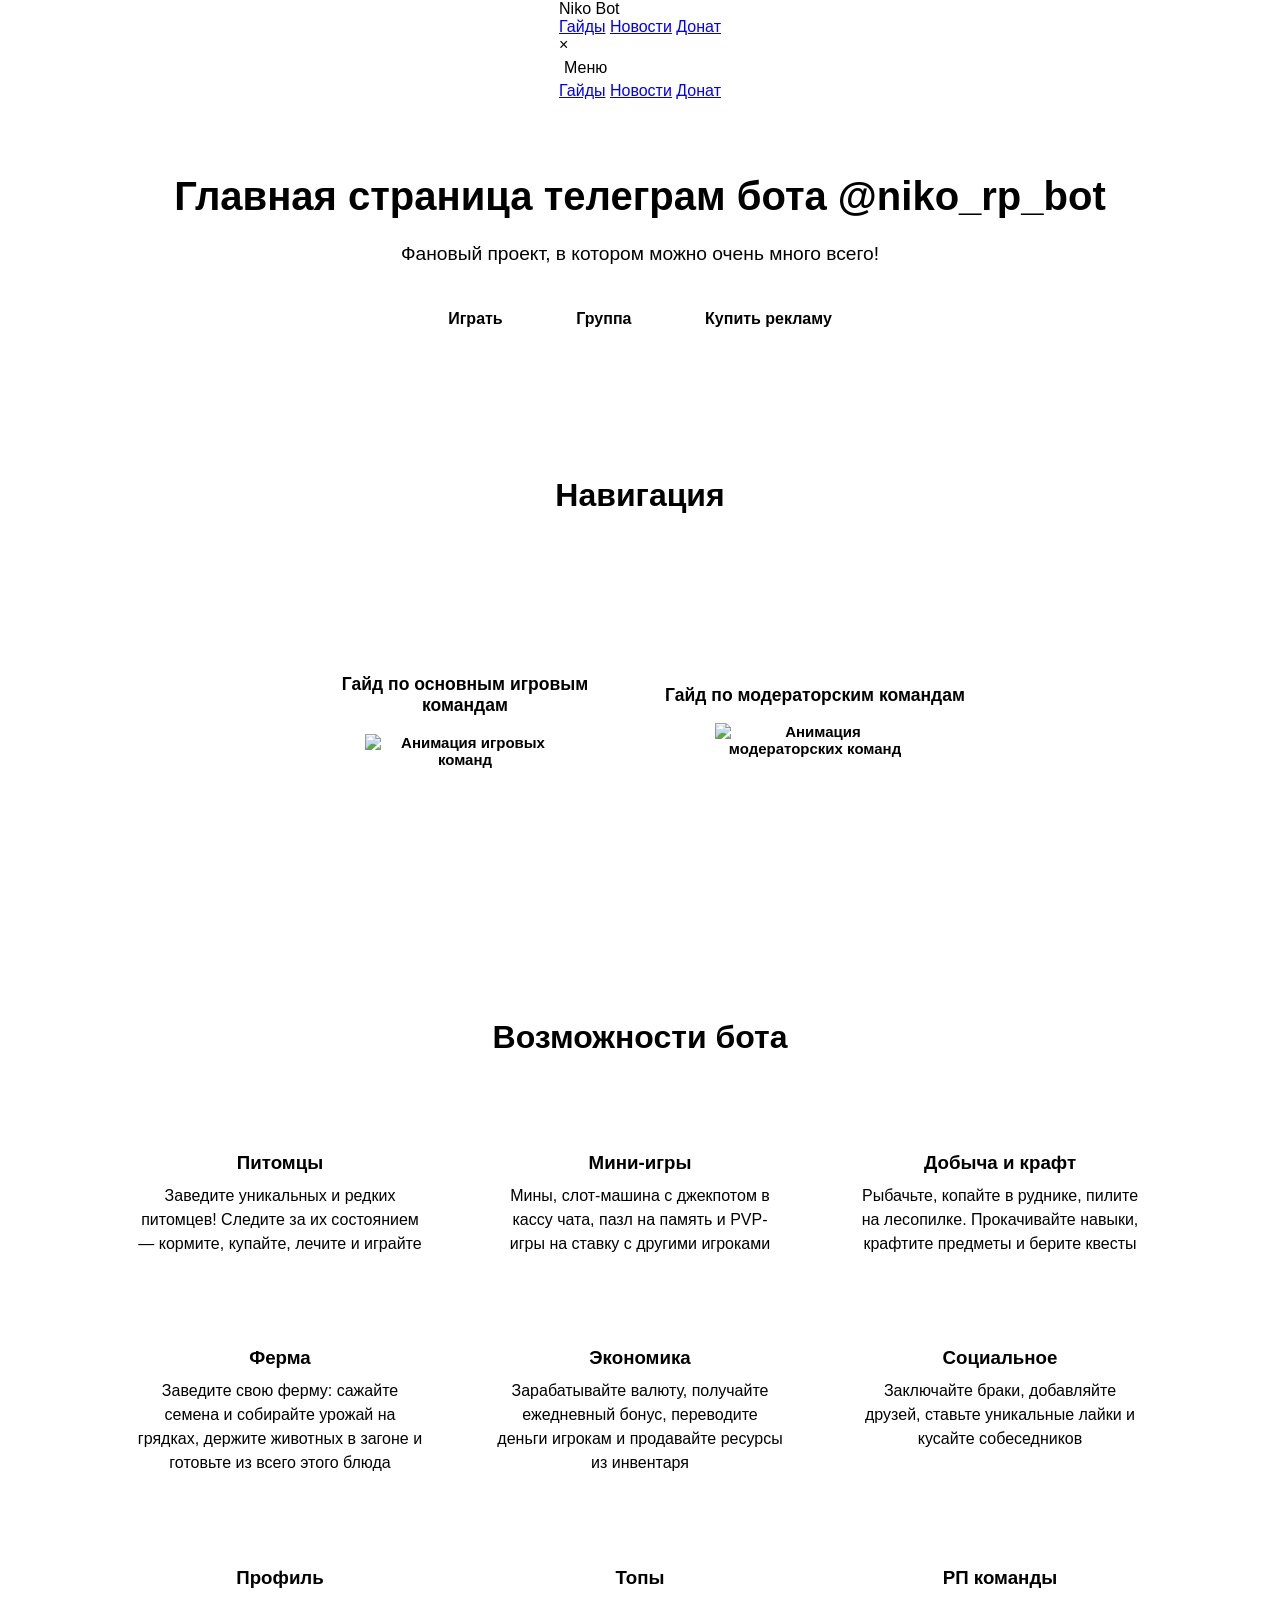
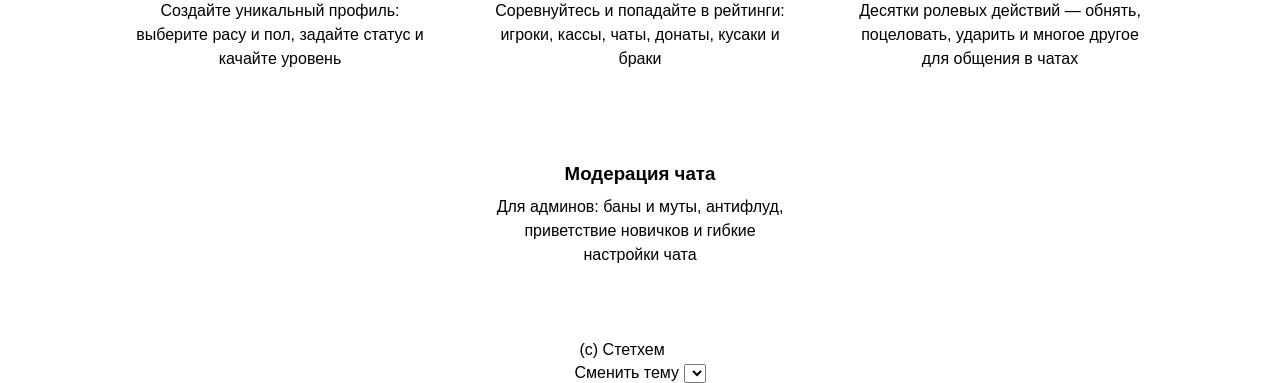
==== web/index.html @ 72c34517 "Init" ====
<!DOCTYPE html>
<html lang="ru">
<!-- · · ───── ⋆⋅☆⋅⋆ ───── ꒰ঌ·✦·໒꒱ ───── ⋆⋅☆⋅⋆ ───── · · -->
<head>
  <!-- JS -->
  <script type="module" src="/js/changeTheme.js"></script>
  <!-- ALL -->
  <meta charset="UTF-8"/>
  <meta http-equiv="Content-Type" content="text/html; charset=UTF-8"/>
  <meta name="viewport" content="width=device-width, initial-scale=1.0">
  <title>niko-bot - Главная</title>
  <!-- CSS -->
  <link rel="stylesheet" type="text/css" href="css/index.css">
</head>
<!-- · · ───── ⋆⋅☆⋅⋆ ───── ꒰ঌ·✦·໒꒱ ───── ⋆⋅☆⋅⋆ ───── · · -->

<!--
  > САЙТИК НАПИСАН РУКАМИ
  > И ОН ПРОСТОЙ КАК ПАЛКА...
  > НО ВСЁ ЖЕ, ЕСЛИ ВЫ НАШЛИ BUG ИЛИ ОПЕЧАТКУ
  > МОЙ TG: https://t.me/OxNiko

  > ДЛЯ ВСЕХ ВИДОВ БОТОВ РАССТАВЛЕНЫ ЛОВУШКИ
  > FUZZING БОТАМ ОСОБЕННО ПРИВЕТ
  > СТУЧАТЬСЯ НА SSH - СЕБЕ БУДЕТ ДОРОЖЕ

  > ФИНГЕРПРИНТЫ СОБИРАЮ, ДА...
  > НО С ЦЕЛЬЮ ВЫЯВЛЕНИЯ АНОМАЛИЙ И СОСТАВЛЕНИЯ БЕЛОГО СПИСКА

  ⣿⣿⣿⣿⣿⣿⣿⣿⣿⣿⣿⣿⣿⣿⣿⣿⡿⢿⣛⣛⣟⢩⣍⠻⠿⣿⣿⣿⣿⣿⣿⣿⣿⣿⣿⣿⣿⣿⣿⣿⣿⣿⣿⣿⣿⣿⣿⣿
  ⣿⣿⣿⣿⣿⢟⣉⠋⠉⠻⣿⣿⣿⡿⠋⠡⠃⠋⠩⠉⠁⢈⠉⠀⠀⠈⡙⢿⣿⣿⣿⣿⣿⣿⣿⣿⣿⣿⣿⣿⣿⣿⣿⣿⣿⣿⣿⣿
  ⣿⣿⣿⣿⡇⣿⣿⣿⣦⡠⣤⣋⠉⠀⠀⣠⣦⠲⣮⡳⣦⡊⠢⡀⠂⢑⠱⡀⢙⢿⣿⣿⣿⣿⣿⣿⣿⣿⣿⣿⣿⣿⣿⣿⣿⣿⣿⣿
  ⣿⣿⣿⣿⡇⣿⣿⣿⣿⣿⡎⢉⠴⣀⠂⠇⢿⣧⠱⡝⢏⠈⡀⠜⣆⠀⡇⠀⡀⣀⢙⠻⣿⣿⣿⣿⣿⣿⣿⣿⣿⣿⣿⣿⣿⣿⣿⣿
  ⣿⣿⣿⣿⡇⣿⣿⣿⣿⣿⡘⢀⠸⢺⠀⠸⣨⡛⠇⠀⡌⠆⢿⣌⠈⠄⠃⡀⠐⢈⠀⠾⣭⣟⡻⢿⣿⣿⣾⣿⣿⣿⣿⣿⣿⣿⣿⣿
  ⣿⣿⣿⣿⣷⣿⣿⣿⣿⣿⠃⠀⠘⢰⠀⠀⡁⠐⢟⠁⠇⠀⢀⠙⠦⠀⡆⢸⠀⠈⠢⣀⠺⠽⢿⣿⣞⡽⣻⠿⣿⣿⣿⣿⣿⣿⣿⣿
  ⣿⣿⣿⣿⣿⣸⣿⣿⣿⣿⠀⢠⠀⢸⢰⠀⠂⠀⠘⡄⢨⢸⠸⠛⠀⠀⠀⠘⠀⠀⢍⠒⠿⢒⣤⣾⣿⣿⠗⣾⣶⠽⡻⣿⣿⣿⣿⣿
  ⣿⣿⣿⣿⣿⣇⣿⣿⣿⣿⡄⠀⠸⠚⠰⠧⠀⠰⣤⣄⠈⣀⢄⢤⣈⢂⢀⠀⠀⠀⠈⣠⣬⣶⣝⡻⢿⡟⣸⣿⣿⣿⣾⣔⡝⣿⣿⣿
  ⣿⣿⣿⣿⣿⣿⡸⣿⣿⣿⡇⠁⠀⠂⠀⠰⠄⣄⣾⡟⣾⣿⣿⣿⣧⠏⠀⠀⡠⡆⡄⣿⣿⣿⣿⣿⣷⣭⡻⢿⣿⣿⣿⣿⣿⣿⣮⡻
  ⣿⣿⣿⣿⣿⣿⣧⢻⣿⣿⡇⠐⠀⠀⠀⡈⢿⣿⣿⣿⣿⣿⣿⣿⣤⠖⠀⠀⡀⠁⠇⣿⣿⣿⣿⣿⣿⣿⢛⢡⣶⣶⣾⣿⣿⣿⡿⣳
  ⣿⣿⣿⣿⣿⣿⣿⡞⣿⣿⣿⡠⠀⠐⢠⣀⢠⡸⢿⣿⣿⣯⣾⡿⡋⣴⢃⡜⠀⠄⢰⣿⣟⠿⠟⣋⣤⣾⣿⣿⣿⣿⣿⣿⡿⢛⣽⣿
  ⣿⣿⣿⣿⣿⣿⣿⣿⣸⣿⣿⣷⣵⡄⠀⠣⢆⢿⣷⣎⣽⣛⣫⣞⡉⠂⢈⡠⢀⣪⣤⣶⣶⣾⣿⣿⣿⣿⣿⣿⣿⣿⢟⣯⣾⣿⣿⣿
  ⣿⣿⣿⣿⣿⣿⣿⣿⣧⢻⣿⣿⣿⣿⡀⣀⣀⡀⣁⠂⢿⣿⣿⣿⣷⣄⠚⠼⣿⣿⣿⣿⣿⣿⣿⣿⣿⣿⠿⣛⣭⣾⣿⣿⣿⣿⣿⣿
  ⣿⣿⣿⣿⣿⣿⣿⣿⣿⣏⢿⢿⣿⣿⣿⣿⣿⣿⣿⣷⣄⠩⣽⣿⣿⣿⣿⣦⣌⠛⠟⣿⣿⣿⠿⣛⣭⣶⣿⣿⣿⣿⣿⣿⣿⣿⣿⣿
  ⣿⣿⣿⣿⣿⣿⣿⣿⣿⣿⣧⣊⢯⣻⣿⣿⣿⣿⣿⣿⣿⣷⡈⠻⢿⣿⣟⢿⣿⣷⣦⣉⠩⢶⢻⣿⣿⣿⣿⣿⣿⣿⣿⣿⣿⣿⣿⣿
  ⣿⣿⣿⣿⣿⣿⣿⣿⣿⣿⣿⣷⢚⣷⣽⣿⣿⣿⣿⣿⣿⣿⠃⠀⢀⠉⠻⣷⣜⢿⣿⣿⣷⠀⠘⠻⣿⣿⣿⣿⣿⣿⣿⣿⣿⣿⣿⣿
  ⣿⣿⣿⣿⣿⣿⣿⣿⣿⣿⣿⣿⣧⢻⣿⣿⣿⣿⣿⣿⣿⡟⠀⠀⠀⠀⠀⠈⢻⣷⣻⣿⣏⣾⡀⠀⠈⠻⣿⣿⣿⣿⣿⣿⣿⣿⣿⣿
  ⣿⣿⣿⣿⣿⣿⣿⣿⣿⣿⣿⣿⣿⣧⢻⣿⣿⣿⣿⣿⡟⠀⠀⠐⠀⠀⠀⠀⠀⢻⡇⡿⣼⣿⡇⠀⠀⠂⠘⣿⣿⣿⣿⣿⣿⣿⣿⣿
  ⣿⣿⣿⣿⣿⣿⣿⣿⣿⣿⣿⣿⣿⣿⣧⢻⣿⣿⣿⠟⠀⠀⠀⠀⠀⠀⠀⠀⠀⠈⡇⡚⣿⣿⠂⠀⠀⠀⢀⣿⣿⣿⣿⣿⣿⣿⣿⣿
  ⣿⣿⣿⣿⣿⣿⣿⣿⣿⣿⣿⣿⣿⣿⣿⡏⠿⠿⠇⠀⠀⠀⠀⠀⠀⠀⠀⠀⠀⠀⢹⣿⡿⠃⠀⠀⠀⢀⣼⣿⣿⣿⣿⣿⣿⣿⣿⣿
  ⣿⣿⣿⣿⣿⣿⣿⣿⣿⣿⣿⣿⣿⡿⢿⣇⣶⣼⣾⣷⣶⣦⣤⣀⣀⣂⣀⣠⣤⣶⣤⢍⠀⠀⣀⢀⣠⣾⣿⣿⣿⣿⣿⣿⣿⣿⣿⣿
  ⣿⣿⣿⣿⣿⣿⣿⣿⠿⣛⣭⣷⣶⣿⣿⣿⢸⣿⣿⣿⣿⣿⣿⣿⣿⣿⣿⣿⣿⣿⡿⣿⡟⢰⣾⣿⣿⣿⣿⣿⣿⣿⣿⣿⣿⣿⣿⣿
  ⣿⣿⣿⣿⣿⣿⣿⣷⣾⣿⣿⣿⣿⣿⣿⣿⢸⣿⣿⣿⣿⣿⣿⣿⣿⣿⣿⣿⣿⣿⣻⠟⢠⣿⣿⣿⣿⣿⣿⣿⣿⣿⣿⣿⣿⣿⣿⣿
  ⣿⣿⣿⣿⣿⣿⣿⣿⣿⣿⣿⣿⣿⣿⣿⢏⣿⣿⣿⣿⣿⣿⣿⣿⣿⣿⣿⣿⣿⣿⡫⣰⣿⣿⣿⣿⣿⣻⣿⣿⣿⣿⣿⣿⣿⣿⣿⣿
  ⣿⣿⣿⣿⣿⣿⣿⣿⣿⣿⣿⣿⡿⢟⣵⣿⣿⣿⣿⣿⣿⣿⣿⣿⣿⣿⣿⣿⣿⣷⢹⣿⣿⣿⢿⣿⣿⣿⣿⣻⣿⣯⣾⣿⣿⣿⣿⣿
  ⣿⣿⣿⣿⣿⣿⣿⣿⣿⣿⢟⣭⣾⣿⣿⣿⣿⣿⣿⣿⣿⣿⣿⣿⣿⣿⣿⣿⣿⣿⢸⣿⣿⣿⣿⣿⣿⣿⣿⣿⣟⣿⣿⣿⣿⣿⣿⣿
  ⣿⣿⣿⣿⣿⣿⣿⡿⢟⣵⣿⣿⣿⣿⣿⣿⣿⣿⣿⣿⣿⣿⣿⣿⣵⣿⣿⣿⣿⣿⠼⣿⣿⣿⣿⣿⣿⣿⣿⣿⣽⣿⣿⣿⣿⣿⣿⣿
  ⣿⣿⣿⣿⣿⣿⢟⠄⢻⣿⣿⣿⣿⣿⣿⣿⣿⣿⣿⣿⣿⣿⣿⣿⣿⣿⣿⣿⣿⣿⡔⢻⣿⣿⣿⣿⣿⣿⣿⣽⣿⣿⣿⣿⣿⣿⣿⣿
  ⣿⣿⣿⣿⣿⠏⢀⠀⠀⠙⠻⣿⣿⣿⣿⣿⣿⣿⣿⣿⣿⣿⣿⣿⣿⣿⣿⣿⣿⣟⠇⠘⢽⣿⣿⣿⣿⣿⢿⣿⣿⣿⣿⣿⣿⣿⣿⣿
  ⣿⣿⣿⣿⠃⣰⠇⠀⠈⡈⣦⠄⡉⠛⠻⠿⠿⣿⣿⣿⣿⣿⣿⣿⣿⣿⣿⣿⡿⠟⣁⣶⠀⠹⣿⣿⣿⣿⣿⣿⣿⣿⣿⣿⣿⣿⣿⣿
  ⣿⣿⣿⣏⠰⣿⠀⠀⢧⠃⢸⣿⣾⣦⣄⠀⠀⠀⠀⠀⠀⠀⠀⠀⠀⠀⠀⣠⣶⣾⣿⣿⠂⠀⢸⣿⣿⣿⣿⣿⣿⣿⣿⣿⣿⣿⣿⣿
  ⣿⣿⣿⣿⡦⣬⣤⣧⠘⣁⡈⠻⣿⣿⣿⣷⣄⠀⠀⠀⠀⠀⠀⠀⣀⣴⣿⣿⣿⣿⣿⣿⠀⡠⡸⣿⣿⣽⣿⣿⣿⣿⣿⣿⣿⣿⣿⣿
  ⣿⣿⣿⣿⣇⣿⣿⣿⡇⠘⣿⣆⠹⣿⣿⣿⣿⣷⡄⠀⠀⢀⣴⣾⣿⣿⣿⣿⣿⣿⣿⣿⠀⡽⣦⡀⢈⠘⢿⣿⣿⣿⣿⣿⣿⣿⣿⣿
  ⣿⣿⣿⣿⣿⡼⣿⣿⣷⣦⣿⣿⣄⢻⣿⣿⣿⣿⣇⢿⣆⣿⣿⣿⣿⣿⣿⣿⣿⣿⣿⣿⢁⣯⣟⣿⣄⣓⣻⢭⣿⣿⣿⣿⣿⣿⣿⣿
  ⣿⣿⣿⣿⣿⣷⢻⣿⣿⣿⣿⣿⣿⣿⣿⣿⣿⣿⣿⡜⢿⣿⣿⣿⣿⣿⣿⣿⣿⣿⣿⣿⢸⣿⣿⣿⣿⣿⣿⣿⣿⣿⣿⣿⣿⣿⣿⣿
  ⣿⣿⣿⣿⣿⣿⣧⢻⣿⣿⣿⣿⣿⣿⣿⣿⣿⣿⣿⣷⢸⣿⣿⣿⣿⣿⣿⣿⣿⣿⣿⡟⣾⣿⣿⣿⣿⣿⣿⣿⣿⣿⣿⣿⣿⣿⣿⣿
  ⣿⣿⣿⣿⣿⣿⣿⣯⢿⣿⣿⣿⣿⣿⣿⣿⣿⣿⣿⣿⡾⣿⣿⣿⣿⣿⣿⣿⣿⣿⣿⢷⣿⣿⣿⣿⣿⣿⣿⣿⣿⣿⣿⣿⣿⣿⣿⣿
  ⣿⣿⣿⣿⣿⣿⣿⣿⣮⢻⣿⣿⣿⣿⣿⣿⣿⣿⣿⣿⣧⢿⣿⣿⣿⣿⣿⣿⣿⣿⡿⣼⣿⣿⣿⣿⣿⣿⣿⣿⣿⣿⣿⣿⣿⣿⣿⣿
-->

<!-- ‧̍̊·̊‧̥°̩̥˚̩̩̥͙°̩̥‧̥·̊‧̍̊ ♡ °̩̥˚̩̩̥͙°̩̥ ·͙*̩̩͙˚̩̥̩̥*̩̩̥͙·̩̩̥͙*̩̩̥͙˚̩̥̩̥*̩̩͙‧͙ °̩̥˚̩̩̥͙°̩̥ ♡ ‧̍̊·̊‧̥°̩̥˚̩̩̥͙°̩̥‧̥·̊‧̍̊ ♡ °̩̥˚̩̩̥͙°̩̥ ·͙*̩̩͙˚̩̥̩̥*̩̩̥͙·̩̩̥͙*̩̩̥͙˚̩̥̩̥*̩̩͙‧͙ -->
<body>
  <!-- JS -->
  <script src="/js/toggleMenu.js" defer></script>
  <script src="/js/randomQuotes.js" defer></script>

  <!-- HEADER -->
  <!-- · · ───── ⋆⋅☆⋅⋆ ───── ꒰ঌ·✦·໒꒱ ───── ⋆⋅☆⋅⋆ ───── · · -->
  <header class="site-header">
    <div class="logo-glitch">Niko Bot</div>
    <nav class="site-header__nav">
      <a href="#" class="site-header__nav-link">Гайды</a>
      <a href="https://t.me/niko_bot_news" class="site-header__nav-link">Новости</a>
      <a href="https://t.me/niko_rp_bot?start=donat" class="site-header__nav-link">Донат</a>
    </nav>

    <!-- BURGER MENU -->
    <div class="burger-menu" aria-label="Открыть меню">
      <div class="burger-menu__line"></div>
      <div class="burger-menu__line"></div>
      <div class="burger-menu__line"></div>
    </div>
  </header>
  <!-- · · ───── ⋆⋅☆⋅⋆ ───── ꒰ঌ·✦·໒꒱ ───── ⋆⋅☆⋅⋆ ───── · · -->

  <!-- BACKGROUND MOBILE MENU -->
  <!-- · · ───── ⋆⋅☆⋅⋆ ───── ꒰ঌ·✦·໒꒱ ───── ⋆⋅☆⋅⋆ ───── · · -->
  <div class="burger-overlay"></div>
  <div class="burger-menu__panel">
    <div class="burger-menu__close" aria-label="Закрыть меню">&times;</div>
    <p class="burger-menu__title">Меню</p>

    <nav class="burger-menu__nav">
      <a href="#" class="burger-menu__link">Гайды</a>
      <a href="https://t.me/niko_bot_news" class="burger-menu__link">Новости</a>
      <a href="https://t.me/niko_rp_bot?start=donat" class="burger-menu__link">Донат</a>
    </nav>
  </div>
  <!-- · · ───── ⋆⋅☆⋅⋆ ───── ꒰ঌ·✦·໒꒱ ───── ⋆⋅☆⋅⋆ ───── · · -->

  <!-- · · ───── ⋆⋅☆⋅⋆ ───── ꒰ঌ·✦·໒꒱ ───── ⋆⋅☆⋅⋆ ───── · · -->
  <section class="bot-info">
    <h2>Главная страница телеграм бота <a href="https://t.me/niko_rp_bot" class="highlight">@niko_rp_bot</a></h2>
    <p class="subtitle">Фановый проект, в котором можно очень много всего!</p>

    <div class="cta-buttons">
      <a href="https://t.me/niko_rp_bot" class="primary-btn">Играть</a>
      <a href="https://t.me/niko_room" class="primary-btn">Группа</a>
      <a href="https://t.me/oxniko" class="primary-btn">Купить рекламу</a>
    </div>
  </section>
  <!-- · · ───── ⋆⋅☆⋅⋆ ───── ꒰ঌ·✦·໒꒱ ───── ⋆⋅☆⋅⋆ ───── · · -->

  <div class="line-full"></div>

  <!-- · · ───── ⋆⋅☆⋅⋆ ───── ꒰ঌ·✦·໒꒱ ───── ⋆⋅☆⋅⋆ ───── · · -->
  <div class="background-guides">
    <div class="spacer"></div>
    <div class="spacer"></div>

    <h2 class="title">Навигация</h2>
    <div class="line"></div>

    <main class="card-container">
      <a href="pages/commands-guide/" class="card-link">
        <div class="card">
          <h3>Гайд по основным игровым командам</h3>
          <img src="/images/gaming.gif" alt="Анимация игровых команд" class="card-image" loading="lazy">
        </div>
      </a>

      <a href="pages/mod-commands-guide/" class="card-link">
        <div class="card">
          <h3>Гайд по модераторским командам</h3>
          <img src="/images/moderator.gif" alt="Анимация модераторских команд" class="card-image" loading="lazy">
        </div>
      </a>
    </main>
    <div class="spacer"></div>
  </div>
  <!-- · · ───── ⋆⋅☆⋅⋆ ───── ꒰ঌ·✦·໒꒱ ───── ⋆⋅☆⋅⋆ ───── · · -->

  <div class="line-full"></div>
  <div class="spacer"></div>
  <div class="spacer"></div>
  <h2 class="title">Возможности бота</h2>
  <div class="line"></div>

  <!-- FEATURES -->
  <!-- · · ───── ⋆⋅☆⋅⋆ ───── ꒰ঌ·✦·໒꒱ ───── ⋆⋅☆⋅⋆ ───── · · -->
  <section class="features-container">
    <div class="features-grid">

      <div class="feature-card">
        <h3>Питомцы</h3>
        <p>Заведите уникальных и редких питомцев! Следите за их состоянием — кормите, купайте, лечите и играйте</p>
      </div>

      <div class="feature-card">
        <h3>Мини-игры</h3>
        <p>Мины, слот-машина с джекпотом в кассу чата, пазл на память и PVP-игры на ставку с другими игроками</p>
      </div>

      <div class="feature-card">
        <h3>Добыча и крафт</h3>
        <p>Рыбачьте, копайте в руднике, пилите на лесопилке. Прокачивайте навыки, крафтите предметы и берите квесты</p>
      </div>

      <div class="feature-card">
        <h3>Ферма</h3>
        <p>Заведите свою ферму: сажайте семена и собирайте урожай на грядках, держите животных в загоне и готовьте из всего этого блюда</p>
      </div>

      <div class="feature-card">
        <h3>Экономика</h3>
        <p>Зарабатывайте валюту, получайте ежедневный бонус, переводите деньги игрокам и продавайте ресурсы из инвентаря</p>
      </div>

      <div class="feature-card">
        <h3>Социальное</h3>
        <p>Заключайте браки, добавляйте друзей, ставьте уникальные лайки и кусайте собеседников</p>
      </div>

      <div class="feature-card">
        <h3>Профиль</h3>
        <p>Создайте уникальный профиль: выберите расу и пол, задайте статус и качайте уровень</p>
      </div>

      <div class="feature-card">
        <h3>Топы</h3>
        <p>Соревнуйтесь и попадайте в рейтинги: игроки, кассы, чаты, донаты, кусаки и браки</p>
      </div>

      <div class="feature-card">
        <h3>РП команды</h3>
        <p>Десятки ролевых действий — обнять, поцеловать, ударить и многое другое для общения в чатах</p>
      </div>

      <div class="feature-card">
        <h3>Модерация чата</h3>
        <p>Для админов: баны и муты, антифлуд, приветствие новичков и гибкие настройки чата</p>
      </div>

    </div>
  </section>
  <!-- · · ───── ⋆⋅☆⋅⋆ ───── ꒰ঌ·✦·໒꒱ ───── ⋆⋅☆⋅⋆ ───── · · -->

  <div class="space-footer"></div>

  <!-- FOOTER -->
  <!-- · · ───── ⋆⋅☆⋅⋆ ───── ꒰ঌ·✦·໒꒱ ───── ⋆⋅☆⋅⋆ ───── · · -->
  <footer class="site-footer">
    <div class="site-footer__content">
      <p id="quote"></p>
      <p>(c) Стетхем</p>
    </div>

    <div class="site-footer__content">
      <label for="dropdown">Сменить тему</label>
      <select id="dropdown"></select>
    </div>
  </footer>
  <!-- · · ───── ⋆⋅☆⋅⋆ ───── ꒰ঌ·✦·໒꒱ ───── ⋆⋅☆⋅⋆ ───── · · -->

  <div class="bg-pattern"></div>
</body>
</html>
---- web/css/index.css ----
@import url("/css/global.css");
@import url("/css/background.css");
@import url("/css/header.css");
@import url("/css/container-images.css");
@import url("/css/format.css");
@import url("/css/footer.css");
@import url("/css/guide-mobile.css");
@import url("/css/mobile-menu.css");

html,
body {
  margin: 0;
}

body {
  display: flex;
  flex-direction: column;
  justify-content: center;
  align-items: center;

  font-family: "Segoe UI", "Helvetica Neue", Helvetica, Tahoma, Arial, sans-serif;
  font-size: 16px;
  color: var(--color-text-primary);

  min-height: 100vh;
}

p {
  margin: 5px;
}

.card-link {
  color: var(--color-text-primary);

  font-family: "Arial", sans-serif;
  font-size: 15px;
  text-decoration: none;
  font-weight: bold;
  transition: color 0.3s ease;
}

.card-link:hover {
  color: var(--color-link-hover);
}

.card-image {
  width: 100%;
  max-width: 200px;
  height: auto;
}

.background-guides {
  display: flex;
  flex-direction: column;
  align-items: center;
  width: 100%;
  background: linear-gradient(0deg, rgba(0,0,0,0) 0%, var(--color-bg-guides-title) 98%);
}

/* Контейнер описания */
.bot-info {
  display: flex;
  flex-flow: column;
  justify-content: center;

  text-align: center;
  align-items: center;

  box-sizing: border-box;

  width: 100%;
  min-height: 280px;
  height: auto;
  margin-top: 15px;
  padding: 20px 15px;

  background: linear-gradient(180deg, rgba(0,0,0,0) 0%, var(--color-bg-guides-title) 98%);
}

.bot-info h2 {
  font-weight: 700;
  line-height: 1.3;
  font-size: 2.5rem;
  margin-bottom: 1rem;
  margin-top: 0;
  max-width: 100%;
  word-wrap: break-word; /* Перенос длинных слов */
}

.bot-info .highlight {
  text-decoration: none;
  color: var(--color-link-primary);
  font-weight: 700;
  word-break: break-word; /* Перенос длинных ссылок */
}

.bot-info .subtitle {
  font-size: 1.2rem;
  margin-bottom: 2rem;
  color: var(--color-text-primary);
  max-width: 800px; /* Ограничение ширины для читаемости */
  padding: 0 15px;
}

.bot-info__link {
  color: var(--color-link-primary);

  font-family: "Arial", sans-serif;
  font-size: 24px;
  text-decoration: none;
  font-weight: bold;
}

.bot-info__link:hover {
  color: var(--color-link-hover);
}

.cta-buttons {
  display: flex;
  flex-wrap: wrap; /* Позволяет переносить кнопки на новую строку */
  justify-content: center;
  gap: 1rem;
  max-width: 100%;
  padding: 0 15px;
}

.primary-btn {
  padding: 0.8rem 1.8rem;
  border-radius: 30px;
  text-decoration: none;
  font-weight: 600;
  font-size: 1rem;
  transition: var(--transition);
  white-space: nowrap;
  flex-shrink: 0;
}

.primary-btn {
  background-color: var(--color-link-primary);
  color: var(--bg-darker);
}

.primary-btn:hover {
  background-color: var(--color-btn-primary-hover);
  transform: translateY(-3px);
  box-shadow: 0 10px 20px var(--color-btn-primary-shadow);
}
/* --- */

.card-container {
  display: flex;
  flex-flow: row wrap;
  justify-content: center;
  align-items: center;
  gap: 10px;
  width: 95%;
  flex: 1;

  padding: 20px;
  margin: 20px 0;
}

.card {
  display: flex;
  flex-direction: column;
  align-items: center;
  justify-content: center;

  width: 300px;
  height: 250px;

  text-align: center;
  padding: 20px;
  border-radius: var(--radius-lg);
  background: var(--color-bg-container);
  border: 2px solid var(--color-border-primary);
  box-shadow: var(--shadow-soft);

  transition: border-color 0.3s ease, transform 0.3s ease, box-shadow 0.3s ease;
}

.card:hover {
  transform: translateY(-6px);
  border-color: var(--color-link-primary);
  box-shadow: var(--shadow-hover);
}

.spacer-large {
  padding: 30px;
}

/* Стили для секции с возможностями бота */
.features-container {
  width: 95%;
  max-width: 1200px;
  padding: 20px;
  margin: 20px 0;
}

.title {
  text-align: center;
  margin: 0;
  color: var(--color-text-primary);
  font-size: 32px;
}

.line {
  width: 90px;
  height: 3px;
  background: linear-gradient(90deg, var(--color-link-primary), var(--color-accent));
  border-radius: 3px;
  margin-top: 10px;
}

.line-full {
  width: 100%;
  height: 2px;
  background: var(--color-border-primary);
}

.spacer {
  padding: 20px;
}

.features-grid {
  display: flex;
  flex-wrap: wrap;
  justify-content: center;
  gap: 20px;
}

.feature-card {
  flex-basis: 300px;
  max-width: 400px; /* Ограничение максимальной ширины */
  background: var(--color-bg-container);
  border: 2px solid var(--color-border-primary);
  border-radius: var(--radius-lg);
  padding: 24px 20px;
  text-align: center;
  box-shadow: var(--shadow-soft);
  transition: transform 0.3s ease, border-color 0.3s ease, box-shadow 0.3s ease;
}

.feature-card:hover {
  transform: translateY(-6px);
  border-color: var(--color-link-primary);
  box-shadow: var(--shadow-hover);
}

.feature-icon {
  font-size: 40px;
  margin-bottom: 15px;
  filter: drop-shadow(0 3px 6px rgba(0, 0, 0, 0.25));
}

.feature-card h3 {
  color: var(--color-link-primary);
  margin-bottom: 10px;
}

.feature-card p {
  color: var(--color-text-primary);
  line-height: 1.5;
}

/* Адаптивность для секции с возможностями */
@media (max-width: 768px) {
  .features-container {
    width: 90%;
    padding: 15px;
  }

  .features-title {
    font-size: 28px;
  }

  .features-grid {
    grid-template-columns: repeat(auto-fit, minmax(250px, 1fr));
  }

  .bot-info h2 {
    font-size: 2rem;
  }
}

@media (max-width: 480px) {
  .features-container {
    width: 100%;
    padding: 10px;
  }

  .features-title {
    font-size: 24px;
  }

  .features-grid {
    display: flex;
    flex-direction: column;
    align-items: center;
  }

  .feature-card {
    width: 85%;
    max-width: 300px;
    flex-basis: auto;
  }

  .bot-info .subtitle {
    font-size: 1rem;
  }
}
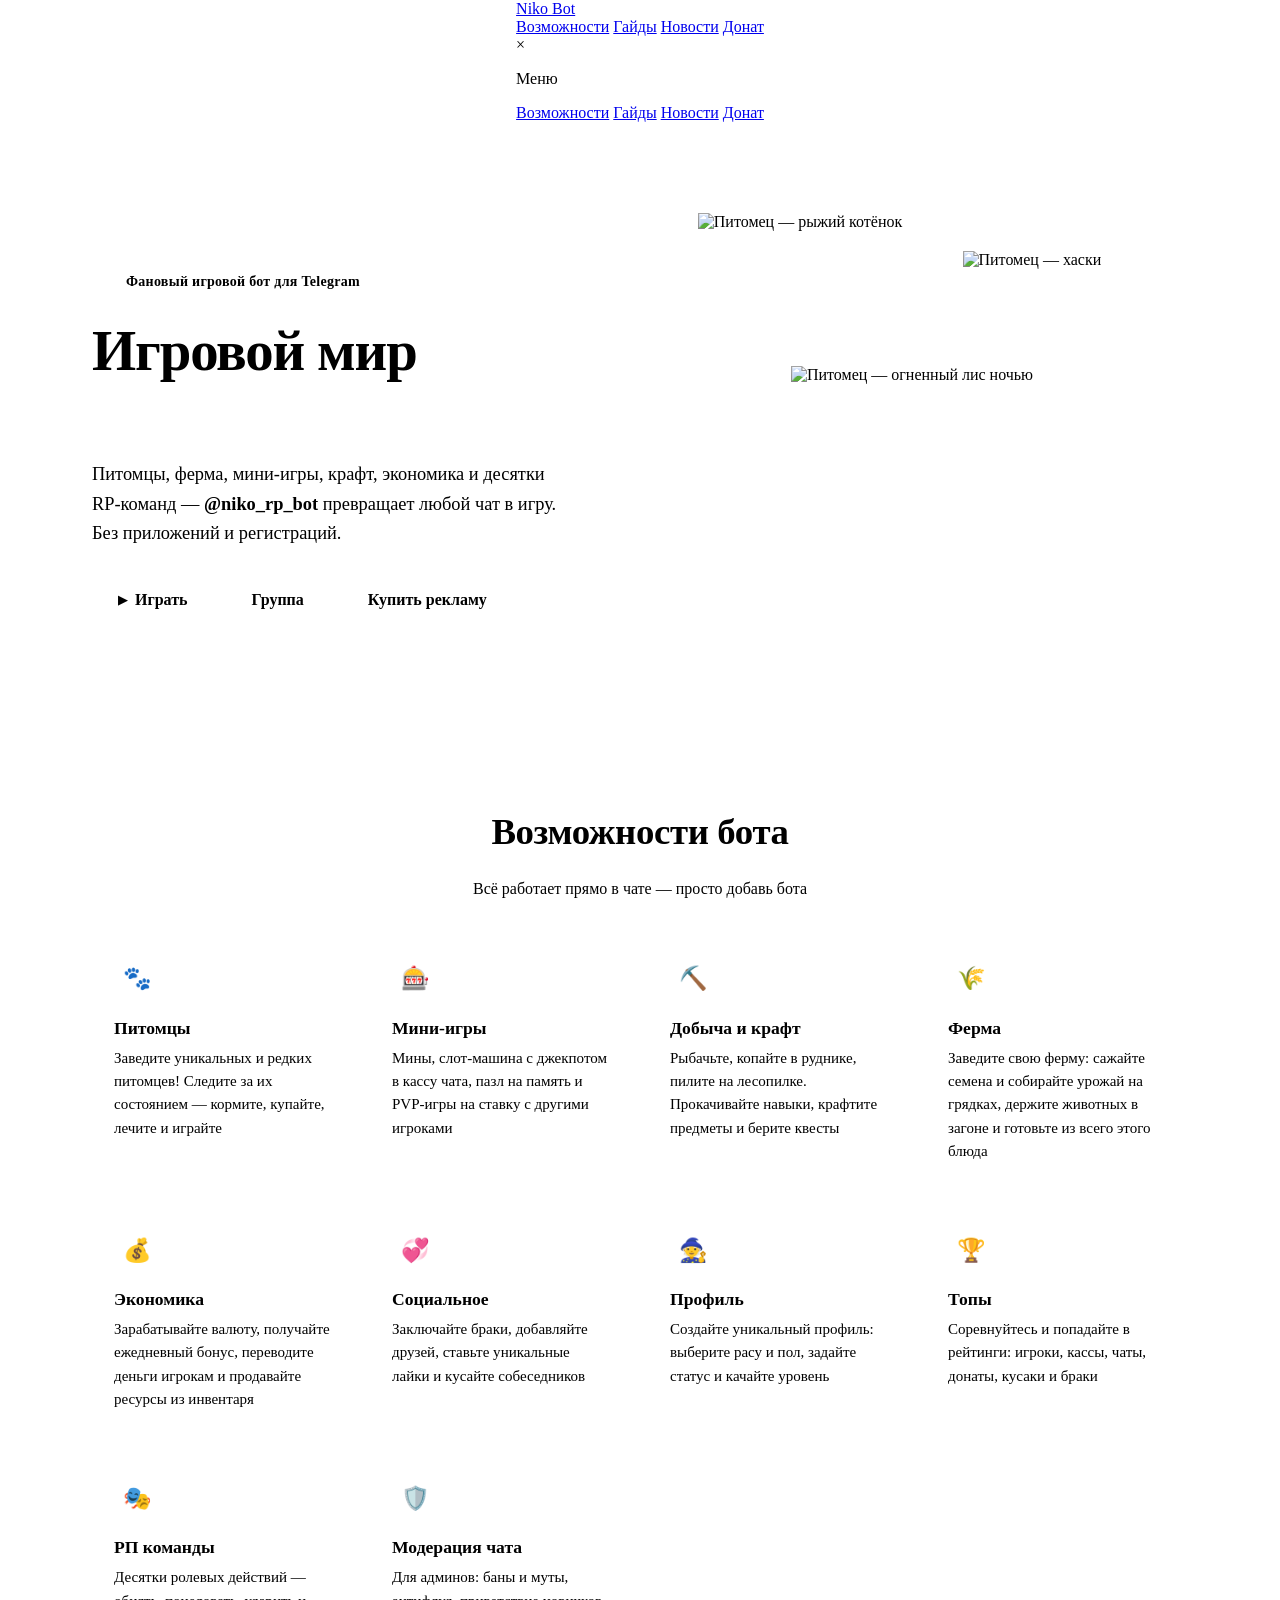
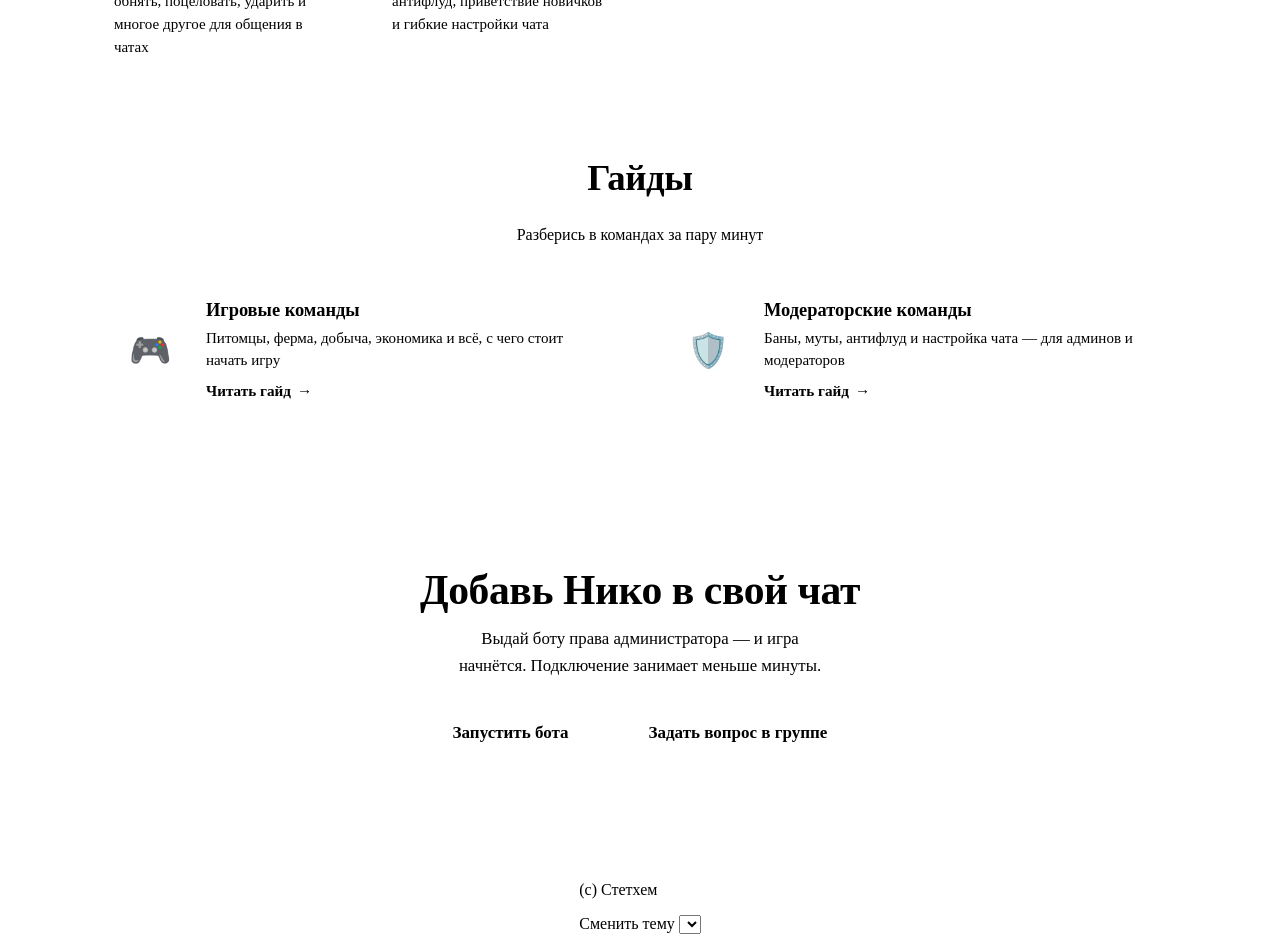
==== commit e32b2fe4: "Redesign landing" ====
--- a/web/index.html
+++ b/web/index.html
@@ -8,8 +8,11 @@
   <meta charset="UTF-8"/>
   <meta http-equiv="Content-Type" content="text/html; charset=UTF-8"/>
   <meta name="viewport" content="width=device-width, initial-scale=1.0">
-  <title>niko-bot - Главная</title>
+  <meta name="description" content="Niko Bot — игровой Telegram-бот: питомцы, ферма, мини-игры, экономика, RP-команды и модерация прямо в чате.">
+  <title>Niko Bot — игровой бот для Telegram</title>
   <!-- CSS -->
+  <!-- Основная тема: подгружается сразу, до JS; changeTheme.js заменит href при смене -->
+  <link id="theme-link" rel="stylesheet" type="text/css" href="/css/themes/dark-blue.css">
   <link rel="stylesheet" type="text/css" href="css/index.css">
 </head>
 <!-- · · ───── ⋆⋅☆⋅⋆ ───── ꒰ঌ·✦·໒꒱ ───── ⋆⋅☆⋅⋆ ───── · · -->
@@ -76,9 +79,10 @@
   <!-- HEADER -->
   <!-- · · ───── ⋆⋅☆⋅⋆ ───── ꒰ঌ·✦·໒꒱ ───── ⋆⋅☆⋅⋆ ───── · · -->
   <header class="site-header">
-    <div class="logo-glitch">Niko Bot</div>
+    <a href="/" class="site-header__brand"><div class="logo-glitch">Niko Bot</div></a>
     <nav class="site-header__nav">
-      <a href="#" class="site-header__nav-link">Гайды</a>
+      <a href="#features" class="site-header__nav-link">Возможности</a>
+      <a href="#guides" class="site-header__nav-link">Гайды</a>
       <a href="https://t.me/niko_bot_news" class="site-header__nav-link">Новости</a>
       <a href="https://t.me/niko_rp_bot?start=donat" class="site-header__nav-link">Донат</a>
     </nav>
@@ -100,128 +104,166 @@
     <p class="burger-menu__title">Меню</p>
 
     <nav class="burger-menu__nav">
-      <a href="#" class="burger-menu__link">Гайды</a>
+      <a href="#features" class="burger-menu__link">Возможности</a>
+      <a href="#guides" class="burger-menu__link">Гайды</a>
       <a href="https://t.me/niko_bot_news" class="burger-menu__link">Новости</a>
       <a href="https://t.me/niko_rp_bot?start=donat" class="burger-menu__link">Донат</a>
     </nav>
   </div>
   <!-- · · ───── ⋆⋅☆⋅⋆ ───── ꒰ঌ·✦·໒꒱ ───── ⋆⋅☆⋅⋆ ───── · · -->
 
-  <!-- · · ───── ⋆⋅☆⋅⋆ ───── ꒰ঌ·✦·໒꒱ ───── ⋆⋅☆⋅⋆ ───── · · -->
-  <section class="bot-info">
-    <h2>Главная страница телеграм бота <a href="https://t.me/niko_rp_bot" class="highlight">@niko_rp_bot</a></h2>
-    <p class="subtitle">Фановый проект, в котором можно очень много всего!</p>
-
-    <div class="cta-buttons">
-      <a href="https://t.me/niko_rp_bot" class="primary-btn">Играть</a>
-      <a href="https://t.me/niko_room" class="primary-btn">Группа</a>
-      <a href="https://t.me/oxniko" class="primary-btn">Купить рекламу</a>
-    </div>
-  </section>
-  <!-- · · ───── ⋆⋅☆⋅⋆ ───── ꒰ঌ·✦·໒꒱ ───── ⋆⋅☆⋅⋆ ───── · · -->
-
-  <div class="line-full"></div>
-
-  <!-- · · ───── ⋆⋅☆⋅⋆ ───── ꒰ঌ·✦·໒꒱ ───── ⋆⋅☆⋅⋆ ───── · · -->
-  <div class="background-guides">
-    <div class="spacer"></div>
-    <div class="spacer"></div>
-
-    <h2 class="title">Навигация</h2>
-    <div class="line"></div>
-
-    <main class="card-container">
-      <a href="pages/commands-guide/" class="card-link">
-        <div class="card">
-          <h3>Гайд по основным игровым командам</h3>
-          <img src="/images/gaming.gif" alt="Анимация игровых команд" class="card-image" loading="lazy">
+  <main class="page">
+
+    <!-- HERO -->
+    <!-- · · ───── ⋆⋅☆⋅⋆ ───── ꒰ঌ·✦·໒꒱ ───── ⋆⋅☆⋅⋆ ───── · · -->
+    <section class="hero">
+      <div class="hero__text">
+        <p class="hero__badge"><span class="hero__badge-dot"></span>Фановый игровой бот для Telegram</p>
+        <h1 class="hero__title">Игровой мир<br><span class="hero__title-accent">внутри твоего чата</span></h1>
+        <p class="hero__subtitle">
+          Питомцы, ферма, мини-игры, крафт, экономика и десятки RP-команд —
+          <a href="https://t.me/niko_rp_bot" class="hero__link">@niko_rp_bot</a>
+          превращает любой чат в игру. Без приложений и регистраций.
+        </p>
+        <div class="hero__actions">
+          <a href="https://t.me/niko_rp_bot" class="btn btn--primary"><span class="btn__icon">▶</span>Играть</a>
+          <a href="https://t.me/niko_room" class="btn btn--ghost">Группа</a>
+          <a href="https://t.me/oxniko" class="btn btn--ghost">Купить рекламу</a>
         </div>
-      </a>
-
-      <a href="pages/mod-commands-guide/" class="card-link">
-        <div class="card">
-          <h3>Гайд по модераторским командам</h3>
-          <img src="/images/moderator.gif" alt="Анимация модераторских команд" class="card-image" loading="lazy">
+      </div>
+
+      <div class="hero__showcase">
+        <img src="/assets/pets/cats/orange/room-day/joyful.jpg" alt="Питомец — рыжий котёнок" class="showcase-card showcase-card--left" loading="lazy">
+        <img src="/assets/pets/dogs/hasky/room-day/playing.jpg" alt="Питомец — хаски" class="showcase-card showcase-card--right" loading="lazy">
+        <img src="/assets/pets/fantasy/firefox/room-night/playing.jpg" alt="Питомец — огненный лис ночью" class="showcase-card showcase-card--center">
+      </div>
+    </section>
+    <!-- · · ───── ⋆⋅☆⋅⋆ ───── ꒰ঌ·✦·໒꒱ ───── ⋆⋅☆⋅⋆ ───── · · -->
+
+    <!-- FEATURES -->
+    <!-- · · ───── ⋆⋅☆⋅⋆ ───── ꒰ঌ·✦·໒꒱ ───── ⋆⋅☆⋅⋆ ───── · · -->
+    <section class="features" id="features">
+      <div class="section-head">
+        <h2 class="section-title">Возможности бота</h2>
+        <p class="section-note">Всё работает прямо в чате — просто добавь бота</p>
+      </div>
+
+      <div class="features-grid">
+        <article class="feature-card">
+          <div class="feature-card__icon">🐾</div>
+          <h3>Питомцы</h3>
+          <p>Заведите уникальных и редких питомцев! Следите за их состоянием — кормите, купайте, лечите и играйте</p>
+        </article>
+
+        <article class="feature-card">
+          <div class="feature-card__icon">🎰</div>
+          <h3>Мини-игры</h3>
+          <p>Мины, слот-машина с джекпотом в кассу чата, пазл на память и PVP-игры на ставку с другими игроками</p>
+        </article>
+
+        <article class="feature-card">
+          <div class="feature-card__icon">⛏️</div>
+          <h3>Добыча и крафт</h3>
+          <p>Рыбачьте, копайте в руднике, пилите на лесопилке. Прокачивайте навыки, крафтите предметы и берите квесты</p>
+        </article>
+
+        <article class="feature-card">
+          <div class="feature-card__icon">🌾</div>
+          <h3>Ферма</h3>
+          <p>Заведите свою ферму: сажайте семена и собирайте урожай на грядках, держите животных в загоне и готовьте из всего этого блюда</p>
+        </article>
+
+        <article class="feature-card">
+          <div class="feature-card__icon">💰</div>
+          <h3>Экономика</h3>
+          <p>Зарабатывайте валюту, получайте ежедневный бонус, переводите деньги игрокам и продавайте ресурсы из инвентаря</p>
+        </article>
+
+        <article class="feature-card">
+          <div class="feature-card__icon">💞</div>
+          <h3>Социальное</h3>
+          <p>Заключайте браки, добавляйте друзей, ставьте уникальные лайки и кусайте собеседников</p>
+        </article>
+
+        <article class="feature-card">
+          <div class="feature-card__icon">🧙</div>
+          <h3>Профиль</h3>
+          <p>Создайте уникальный профиль: выберите расу и пол, задайте статус и качайте уровень</p>
+        </article>
+
+        <article class="feature-card">
+          <div class="feature-card__icon">🏆</div>
+          <h3>Топы</h3>
+          <p>Соревнуйтесь и попадайте в рейтинги: игроки, кассы, чаты, донаты, кусаки и браки</p>
+        </article>
+
+        <article class="feature-card">
+          <div class="feature-card__icon">🎭</div>
+          <h3>РП команды</h3>
+          <p>Десятки ролевых действий — обнять, поцеловать, ударить и многое другое для общения в чатах</p>
+        </article>
+
+        <article class="feature-card">
+          <div class="feature-card__icon">🛡️</div>
+          <h3>Модерация чата</h3>
+          <p>Для админов: баны и муты, антифлуд, приветствие новичков и гибкие настройки чата</p>
+        </article>
+      </div>
+    </section>
+    <!-- · · ───── ⋆⋅☆⋅⋆ ───── ꒰ঌ·✦·໒꒱ ───── ⋆⋅☆⋅⋆ ───── · · -->
+
+    <!-- GUIDES -->
+    <!-- · · ───── ⋆⋅☆⋅⋆ ───── ꒰ঌ·✦·໒꒱ ───── ⋆⋅☆⋅⋆ ───── · · -->
+    <section class="guides" id="guides">
+      <div class="section-head">
+        <h2 class="section-title">Гайды</h2>
+        <p class="section-note">Разберись в командах за пару минут</p>
+      </div>
+
+      <div class="guides-grid">
+        <a href="pages/commands-guide/" class="guide-card">
+          <div class="guide-card__icon">🎮</div>
+          <div class="guide-card__body">
+            <h3>Игровые команды</h3>
+            <p>Питомцы, ферма, добыча, экономика и всё, с чего стоит начать игру</p>
+            <span class="guide-card__cta">Читать гайд</span>
+          </div>
+        </a>
+
+        <a href="pages/mod-commands-guide/" class="guide-card">
+          <div class="guide-card__icon">🛡️</div>
+          <div class="guide-card__body">
+            <h3>Модераторские команды</h3>
+            <p>Баны, муты, антифлуд и настройка чата — для админов и модераторов</p>
+            <span class="guide-card__cta">Читать гайд</span>
+          </div>
+        </a>
+      </div>
+    </section>
+    <!-- · · ───── ⋆⋅☆⋅⋆ ───── ꒰ঌ·✦·໒꒱ ───── ⋆⋅☆⋅⋆ ───── · · -->
+
+    <!-- CTA -->
+    <!-- · · ───── ⋆⋅☆⋅⋆ ───── ꒰ঌ·✦·໒꒱ ───── ⋆⋅☆⋅⋆ ───── · · -->
+    <section class="cta">
+      <div class="cta__box">
+        <h2 class="cta__title">Добавь Нико в свой чат</h2>
+        <p class="cta__text">Выдай боту права администратора — и игра начнётся. Подключение занимает меньше минуты.</p>
+        <div class="cta__actions">
+          <a href="https://t.me/niko_rp_bot" class="btn btn--primary btn--lg">Запустить бота</a>
+          <a href="https://t.me/niko_room" class="btn btn--ghost btn--lg">Задать вопрос в группе</a>
         </div>
-      </a>
-    </main>
-    <div class="spacer"></div>
-  </div>
-  <!-- · · ───── ⋆⋅☆⋅⋆ ───── ꒰ঌ·✦·໒꒱ ───── ⋆⋅☆⋅⋆ ───── · · -->
-
-  <div class="line-full"></div>
-  <div class="spacer"></div>
-  <div class="spacer"></div>
-  <h2 class="title">Возможности бота</h2>
-  <div class="line"></div>
-
-  <!-- FEATURES -->
-  <!-- · · ───── ⋆⋅☆⋅⋆ ───── ꒰ঌ·✦·໒꒱ ───── ⋆⋅☆⋅⋆ ───── · · -->
-  <section class="features-container">
-    <div class="features-grid">
-
-      <div class="feature-card">
-        <h3>Питомцы</h3>
-        <p>Заведите уникальных и редких питомцев! Следите за их состоянием — кормите, купайте, лечите и играйте</p>
-      </div>
-
-      <div class="feature-card">
-        <h3>Мини-игры</h3>
-        <p>Мины, слот-машина с джекпотом в кассу чата, пазл на память и PVP-игры на ставку с другими игроками</p>
-      </div>
-
-      <div class="feature-card">
-        <h3>Добыча и крафт</h3>
-        <p>Рыбачьте, копайте в руднике, пилите на лесопилке. Прокачивайте навыки, крафтите предметы и берите квесты</p>
-      </div>
-
-      <div class="feature-card">
-        <h3>Ферма</h3>
-        <p>Заведите свою ферму: сажайте семена и собирайте урожай на грядках, держите животных в загоне и готовьте из всего этого блюда</p>
-      </div>
-
-      <div class="feature-card">
-        <h3>Экономика</h3>
-        <p>Зарабатывайте валюту, получайте ежедневный бонус, переводите деньги игрокам и продавайте ресурсы из инвентаря</p>
-      </div>
-
-      <div class="feature-card">
-        <h3>Социальное</h3>
-        <p>Заключайте браки, добавляйте друзей, ставьте уникальные лайки и кусайте собеседников</p>
-      </div>
-
-      <div class="feature-card">
-        <h3>Профиль</h3>
-        <p>Создайте уникальный профиль: выберите расу и пол, задайте статус и качайте уровень</p>
-      </div>
-
-      <div class="feature-card">
-        <h3>Топы</h3>
-        <p>Соревнуйтесь и попадайте в рейтинги: игроки, кассы, чаты, донаты, кусаки и браки</p>
-      </div>
-
-      <div class="feature-card">
-        <h3>РП команды</h3>
-        <p>Десятки ролевых действий — обнять, поцеловать, ударить и многое другое для общения в чатах</p>
-      </div>
-
-      <div class="feature-card">
-        <h3>Модерация чата</h3>
-        <p>Для админов: баны и муты, антифлуд, приветствие новичков и гибкие настройки чата</p>
-      </div>
-
-    </div>
-  </section>
-  <!-- · · ───── ⋆⋅☆⋅⋆ ───── ꒰ঌ·✦·໒꒱ ───── ⋆⋅☆⋅⋆ ───── · · -->
-
-  <div class="space-footer"></div>
+      </div>
+    </section>
+    <!-- · · ───── ⋆⋅☆⋅⋆ ───── ꒰ঌ·✦·໒꒱ ───── ⋆⋅☆⋅⋆ ───── · · -->
+
+  </main>
 
   <!-- FOOTER -->
   <!-- · · ───── ⋆⋅☆⋅⋆ ───── ꒰ঌ·✦·໒꒱ ───── ⋆⋅☆⋅⋆ ───── · · -->
   <footer class="site-footer">
     <div class="site-footer__content">
       <p id="quote"></p>
-      <p>(c) Стетхем</p>
+      <p class="site-footer__author">(c) Стетхем</p>
     </div>
 
     <div class="site-footer__content">
--- a/web/css/index.css
+++ b/web/css/index.css
@@ -1,10 +1,7 @@
 @import url("/css/global.css");
 @import url("/css/background.css");
 @import url("/css/header.css");
-@import url("/css/container-images.css");
-@import url("/css/format.css");
 @import url("/css/footer.css");
-@import url("/css/guide-mobile.css");
 @import url("/css/mobile-menu.css");
 
 html,
@@ -15,297 +12,537 @@
 body {
   display: flex;
   flex-direction: column;
-  justify-content: center;
   align-items: center;
 
-  font-family: "Segoe UI", "Helvetica Neue", Helvetica, Tahoma, Arial, sans-serif;
+  font-family: var(--font-main);
   font-size: 16px;
   color: var(--color-text-primary);
 
   min-height: 100vh;
-}
-
-p {
-  margin: 5px;
-}
-
-.card-link {
+  overflow-x: hidden;
+}
+
+.page {
+  width: min(1160px, 100%);
+  padding: 0 clamp(16px, 4vw, 32px);
+  box-sizing: border-box;
+  flex: 1;
+}
+
+/* ═══════════════ КНОПКИ ═══════════════ */
+
+.btn {
+  display: inline-flex;
+  align-items: center;
+  justify-content: center;
+  gap: 8px;
+
+  padding: 13px 26px;
+  border-radius: 999px;
+
+  font-weight: 700;
+  font-size: 16px;
+  line-height: 1;
+  text-decoration: none;
+  white-space: nowrap;
+
+  transition: transform 0.2s ease, box-shadow 0.2s ease,
+    background-color 0.2s ease, border-color 0.2s ease, color 0.2s ease;
+}
+
+.btn--primary {
+  color: var(--bg-darker);
+  background: linear-gradient(135deg, var(--color-btn-primary), var(--color-link-primary));
+  box-shadow: 0 8px 26px var(--color-btn-primary-shadow);
+}
+
+.btn--primary:hover {
+  transform: translateY(-2px);
+  box-shadow: 0 14px 36px var(--color-btn-primary-shadow);
+}
+
+.btn--ghost {
   color: var(--color-text-primary);
-
-  font-family: "Arial", sans-serif;
-  font-size: 15px;
-  text-decoration: none;
-  font-weight: bold;
-  transition: color 0.3s ease;
-}
-
-.card-link:hover {
-  color: var(--color-link-hover);
-}
-
-.card-image {
+  background: var(--color-bg-container);
+  border: 1px solid var(--color-border-primary);
+}
+
+.btn--ghost:hover {
+  transform: translateY(-2px);
+  border-color: var(--color-link-primary);
+  background: color-mix(in srgb, var(--color-link-primary) 12%, transparent);
+}
+
+.btn--lg {
+  padding: 16px 34px;
+  font-size: 17px;
+}
+
+.btn__icon {
+  font-size: 0.75em;
+}
+
+/* ═══════════════ HERO ═══════════════ */
+
+.hero {
+  position: relative;
+  display: grid;
+  grid-template-columns: minmax(0, 1.05fr) minmax(0, 0.95fr);
+  align-items: center;
+  gap: clamp(32px, 5vw, 64px);
+
   width: 100%;
-  max-width: 200px;
-  height: auto;
-}
-
-.background-guides {
-  display: flex;
-  flex-direction: column;
+  padding: clamp(48px, 9vh, 96px) 0 clamp(40px, 6vh, 64px);
+}
+
+.hero__text > * {
+  animation: rise-in 0.7s ease both;
+}
+
+.hero__text > *:nth-child(2) { animation-delay: 0.08s; }
+.hero__text > *:nth-child(3) { animation-delay: 0.16s; }
+.hero__text > *:nth-child(4) { animation-delay: 0.24s; }
+
+.hero__badge {
+  display: inline-flex;
   align-items: center;
-  width: 100%;
-  background: linear-gradient(0deg, rgba(0,0,0,0) 0%, var(--color-bg-guides-title) 98%);
-}
-
-/* Контейнер описания */
-.bot-info {
-  display: flex;
-  flex-flow: column;
-  justify-content: center;
-
-  text-align: center;
-  align-items: center;
-
-  box-sizing: border-box;
-
-  width: 100%;
-  min-height: 280px;
-  height: auto;
-  margin-top: 15px;
-  padding: 20px 15px;
-
-  background: linear-gradient(180deg, rgba(0,0,0,0) 0%, var(--color-bg-guides-title) 98%);
-}
-
-.bot-info h2 {
-  font-weight: 700;
-  line-height: 1.3;
-  font-size: 2.5rem;
-  margin-bottom: 1rem;
-  margin-top: 0;
-  max-width: 100%;
-  word-wrap: break-word; /* Перенос длинных слов */
-}
-
-.bot-info .highlight {
-  text-decoration: none;
+  gap: 10px;
+
+  margin: 0 0 22px;
+  padding: 8px 16px;
+
+  border: 1px solid var(--color-border-secondary);
+  border-radius: 999px;
+  background: var(--color-bg-container);
+
+  color: var(--color-text-secondary);
+  font-size: 14px;
+  font-weight: 600;
+  letter-spacing: 0.02em;
+}
+
+.hero__badge-dot {
+  width: 8px;
+  height: 8px;
+  border-radius: 50%;
+  background: var(--color-success);
+  animation: pulse-dot 2.2s ease-out infinite;
+}
+
+.hero__title {
+  margin: 0 0 18px;
+  font-size: clamp(2.3rem, 4.6vw, 3.55rem);
+  line-height: 1.08;
+  font-weight: 900;
+  letter-spacing: -0.02em;
+}
+
+.hero__title-accent {
+  background: linear-gradient(92deg, var(--color-btn-primary) 0%, var(--color-link-primary) 55%, var(--color-accent) 115%);
+  -webkit-background-clip: text;
+  background-clip: text;
+  color: transparent;
+  filter: drop-shadow(0 0 26px var(--color-btn-primary-shadow));
+}
+
+.hero__subtitle {
+  margin: 0 0 30px;
+  max-width: 52ch;
+  color: var(--color-text-secondary);
+  font-size: 1.15rem;
+  line-height: 1.6;
+}
+
+.hero__link {
   color: var(--color-link-primary);
   font-weight: 700;
-  word-break: break-word; /* Перенос длинных ссылок */
-}
-
-.bot-info .subtitle {
-  font-size: 1.2rem;
-  margin-bottom: 2rem;
+  text-decoration: none;
+  transition: color 0.2s ease;
+}
+
+.hero__link:hover {
+  color: var(--color-link-hover);
+}
+
+.hero__actions {
+  display: flex;
+  flex-wrap: wrap;
+  gap: 12px;
+}
+
+/* Витрина: парящие карточки с питомцами */
+.hero__showcase {
+  position: relative;
+  width: 100%;
+  max-width: 520px;
+  aspect-ratio: 1.02;
+  margin-inline: auto;
+  animation: fade-in 1s ease both 0.2s;
+}
+
+.hero__showcase::before {
+  content: "";
+  position: absolute;
+  inset: -12%;
+  background: radial-gradient(closest-side, var(--color-btn-primary-shadow), transparent 72%);
+  filter: blur(10px);
+  z-index: 0;
+}
+
+.showcase-card {
+  position: absolute;
+  z-index: 1;
+
+  border-radius: var(--radius-lg);
+  border: 1px solid var(--color-border-secondary);
+  box-shadow: var(--shadow-hover);
+  object-fit: cover;
+
+  animation: float-card 7s ease-in-out infinite;
+}
+
+.showcase-card--left {
+  width: 50%;
+  left: 0;
+  top: 2%;
+  --rot: -9deg;
+  animation-delay: -2.4s;
+}
+
+.showcase-card--right {
+  width: 46%;
+  right: 0;
+  top: 10%;
+  --rot: 8deg;
+  z-index: 2;
+  animation-delay: -4.8s;
+}
+
+.showcase-card--center {
+  width: 62%;
+  left: 19%;
+  top: 34%;
+  --rot: 2.5deg;
+  z-index: 3;
+  border-color: var(--color-border-primary);
+  box-shadow: 0 24px 64px var(--color-btn-primary-shadow);
+}
+
+/* ═══════════════ СЕКЦИИ ═══════════════ */
+
+.section-head {
+  text-align: center;
+  margin: clamp(48px, 8vh, 84px) 0 34px;
+}
+
+.section-title {
+  margin: 0 0 10px;
+  font-size: clamp(1.7rem, 3.6vw, 2.3rem);
+  font-weight: 800;
+  letter-spacing: -0.01em;
+}
+
+.section-title::after {
+  content: "";
+  display: block;
+  width: 56px;
+  height: 3px;
+  margin: 14px auto 0;
+  border-radius: 3px;
+  background: linear-gradient(90deg, var(--color-btn-primary), var(--color-accent));
+}
+
+.section-note {
+  margin: 0;
+  color: var(--color-text-tertiary);
+  font-size: 1rem;
+}
+
+/* ═══════════════ ВОЗМОЖНОСТИ ═══════════════ */
+
+.features-grid {
+  display: grid;
+  grid-template-columns: repeat(auto-fit, minmax(230px, 1fr));
+  gap: 16px;
+  width: 100%;
+}
+
+.feature-card {
+  box-sizing: border-box;
+  padding: 24px 22px;
+
+  background: var(--color-bg-container);
+  border: 1px solid var(--color-border-alt);
+  border-radius: var(--radius-lg);
+
+  transition: transform 0.25s ease, border-color 0.25s ease, box-shadow 0.25s ease;
+}
+
+.feature-card:hover {
+  transform: translateY(-5px);
+  border-color: var(--color-border-primary);
+  box-shadow: var(--shadow-hover);
+}
+
+.feature-card__icon {
+  display: grid;
+  place-items: center;
+
+  width: 46px;
+  height: 46px;
+  margin-bottom: 16px;
+
+  font-size: 23px;
+  border-radius: 13px;
+  background: color-mix(in srgb, var(--color-link-primary) 14%, transparent);
+  border: 1px solid var(--color-border-secondary);
+}
+
+.feature-card h3 {
+  margin: 0 0 8px;
+  font-size: 1.1rem;
   color: var(--color-text-primary);
-  max-width: 800px; /* Ограничение ширины для читаемости */
-  padding: 0 15px;
-}
-
-.bot-info__link {
-  color: var(--color-link-primary);
-
-  font-family: "Arial", sans-serif;
-  font-size: 24px;
+}
+
+.feature-card p {
+  margin: 0;
+  color: var(--color-text-secondary);
+  font-size: 0.94rem;
+  line-height: 1.55;
+}
+
+/* ═══════════════ ГАЙДЫ ═══════════════ */
+
+.guides-grid {
+  display: grid;
+  grid-template-columns: repeat(auto-fit, minmax(300px, 1fr));
+  gap: 20px;
+  width: 100%;
+}
+
+.guide-card {
+  display: flex;
+  align-items: center;
+  gap: 20px;
+
+  box-sizing: border-box;
+  padding: 22px;
+
+  background: var(--color-bg-container);
+  border: 1px solid var(--color-border-alt);
+  border-radius: var(--radius-lg);
+
+  color: var(--color-text-primary);
   text-decoration: none;
-  font-weight: bold;
-}
-
-.bot-info__link:hover {
-  color: var(--color-link-hover);
-}
-
-.cta-buttons {
-  display: flex;
-  flex-wrap: wrap; /* Позволяет переносить кнопки на новую строку */
-  justify-content: center;
-  gap: 1rem;
-  max-width: 100%;
-  padding: 0 15px;
-}
-
-.primary-btn {
-  padding: 0.8rem 1.8rem;
-  border-radius: 30px;
-  text-decoration: none;
-  font-weight: 600;
-  font-size: 1rem;
-  transition: var(--transition);
-  white-space: nowrap;
-  flex-shrink: 0;
-}
-
-.primary-btn {
-  background-color: var(--color-link-primary);
-  color: var(--bg-darker);
-}
-
-.primary-btn:hover {
-  background-color: var(--color-btn-primary-hover);
-  transform: translateY(-3px);
-  box-shadow: 0 10px 20px var(--color-btn-primary-shadow);
-}
-/* --- */
-
-.card-container {
-  display: flex;
-  flex-flow: row wrap;
-  justify-content: center;
-  align-items: center;
-  gap: 10px;
-  width: 95%;
-  flex: 1;
-
-  padding: 20px;
-  margin: 20px 0;
-}
-
-.card {
-  display: flex;
-  flex-direction: column;
-  align-items: center;
-  justify-content: center;
-
-  width: 300px;
-  height: 250px;
-
-  text-align: center;
-  padding: 20px;
-  border-radius: var(--radius-lg);
-  background: var(--color-bg-container);
-  border: 2px solid var(--color-border-primary);
-  box-shadow: var(--shadow-soft);
-
-  transition: border-color 0.3s ease, transform 0.3s ease, box-shadow 0.3s ease;
-}
-
-.card:hover {
-  transform: translateY(-6px);
+
+  transition: transform 0.25s ease, border-color 0.25s ease, box-shadow 0.25s ease;
+}
+
+.guide-card:hover {
+  transform: translateY(-5px);
   border-color: var(--color-link-primary);
   box-shadow: var(--shadow-hover);
 }
 
-.spacer-large {
-  padding: 30px;
-}
-
-/* Стили для секции с возможностями бота */
-.features-container {
-  width: 95%;
-  max-width: 1200px;
-  padding: 20px;
-  margin: 20px 0;
-}
-
-.title {
+.guide-card__icon {
+  display: grid;
+  place-items: center;
+  flex-shrink: 0;
+
+  width: 72px;
+  height: 72px;
+
+  font-size: 34px;
+  border-radius: var(--radius-lg);
+  background: linear-gradient(145deg,
+    color-mix(in srgb, var(--color-btn-primary) 22%, transparent),
+    color-mix(in srgb, var(--color-link-secondary) 14%, transparent));
+  border: 1px solid var(--color-border-secondary);
+
+  transition: transform 0.25s ease;
+}
+
+.guide-card:hover .guide-card__icon {
+  transform: scale(1.08) rotate(-4deg);
+}
+
+.guide-card h3 {
+  margin: 0 0 6px;
+  font-size: 1.15rem;
+}
+
+.guide-card p {
+  margin: 0 0 10px;
+  color: var(--color-text-secondary);
+  font-size: 0.94rem;
+  line-height: 1.5;
+}
+
+.guide-card__cta {
+  color: var(--color-link-primary);
+  font-weight: 700;
+  font-size: 0.95rem;
+}
+
+.guide-card__cta::after {
+  content: "→";
+  display: inline-block;
+  margin-left: 6px;
+  transition: transform 0.2s ease;
+}
+
+.guide-card:hover .guide-card__cta::after {
+  transform: translateX(4px);
+}
+
+/* ═══════════════ CTA ═══════════════ */
+
+.cta {
+  width: 100%;
+  margin: clamp(48px, 8vh, 84px) 0 clamp(24px, 4vh, 48px);
+}
+
+.cta__box {
+  position: relative;
+  overflow: hidden;
+
+  padding: clamp(40px, 7vw, 72px) 24px;
   text-align: center;
-  margin: 0;
-  color: var(--color-text-primary);
-  font-size: 32px;
-}
-
-.line {
-  width: 90px;
-  height: 3px;
-  background: linear-gradient(90deg, var(--color-link-primary), var(--color-accent));
-  border-radius: 3px;
-  margin-top: 10px;
-}
-
-.line-full {
-  width: 100%;
-  height: 2px;
-  background: var(--color-border-primary);
-}
-
-.spacer {
-  padding: 20px;
-}
-
-.features-grid {
+
+  background: var(--color-bg-container-alt);
+  border: 1px solid var(--color-border-primary);
+  border-radius: calc(var(--radius-lg) + 8px);
+  box-shadow: var(--shadow-soft);
+}
+
+.cta__box::before {
+  content: "";
+  position: absolute;
+  inset: 0;
+  background: radial-gradient(640px 320px at 50% -10%, color-mix(in srgb, var(--color-btn-primary) 22%, transparent), transparent 72%);
+  pointer-events: none;
+}
+
+.cta__box > * {
+  position: relative;
+}
+
+.cta__title {
+  margin: 0 0 12px;
+  font-size: clamp(1.8rem, 4vw, 2.6rem);
+  font-weight: 900;
+  letter-spacing: -0.01em;
+}
+
+.cta__text {
+  margin: 0 auto 28px;
+  max-width: 46ch;
+  color: var(--color-text-secondary);
+  font-size: 1.05rem;
+  line-height: 1.6;
+}
+
+.cta__actions {
   display: flex;
   flex-wrap: wrap;
   justify-content: center;
-  gap: 20px;
-}
-
-.feature-card {
-  flex-basis: 300px;
-  max-width: 400px; /* Ограничение максимальной ширины */
-  background: var(--color-bg-container);
-  border: 2px solid var(--color-border-primary);
-  border-radius: var(--radius-lg);
-  padding: 24px 20px;
-  text-align: center;
-  box-shadow: var(--shadow-soft);
-  transition: transform 0.3s ease, border-color 0.3s ease, box-shadow 0.3s ease;
-}
-
-.feature-card:hover {
-  transform: translateY(-6px);
-  border-color: var(--color-link-primary);
-  box-shadow: var(--shadow-hover);
-}
-
-.feature-icon {
-  font-size: 40px;
-  margin-bottom: 15px;
-  filter: drop-shadow(0 3px 6px rgba(0, 0, 0, 0.25));
-}
-
-.feature-card h3 {
-  color: var(--color-link-primary);
-  margin-bottom: 10px;
-}
-
-.feature-card p {
-  color: var(--color-text-primary);
-  line-height: 1.5;
-}
-
-/* Адаптивность для секции с возможностями */
-@media (max-width: 768px) {
-  .features-container {
-    width: 90%;
-    padding: 15px;
-  }
-
-  .features-title {
-    font-size: 28px;
-  }
-
-  .features-grid {
-    grid-template-columns: repeat(auto-fit, minmax(250px, 1fr));
-  }
-
-  .bot-info h2 {
-    font-size: 2rem;
-  }
-}
-
-@media (max-width: 480px) {
-  .features-container {
-    width: 100%;
-    padding: 10px;
-  }
-
-  .features-title {
-    font-size: 24px;
-  }
-
-  .features-grid {
+  gap: 12px;
+}
+
+/* ═══════════════ АНИМАЦИИ ═══════════════ */
+
+@keyframes rise-in {
+  from {
+    opacity: 0;
+    transform: translateY(18px);
+  }
+  to {
+    opacity: 1;
+    transform: none;
+  }
+}
+
+@keyframes fade-in {
+  from { opacity: 0; }
+  to { opacity: 1; }
+}
+
+@keyframes float-card {
+  0%,
+  100% {
+    transform: translateY(0) rotate(var(--rot, 0deg));
+  }
+  50% {
+    transform: translateY(-14px) rotate(var(--rot, 0deg));
+  }
+}
+
+@keyframes pulse-dot {
+  0% {
+    box-shadow: 0 0 0 0 color-mix(in srgb, var(--color-success) 55%, transparent);
+  }
+  70%,
+  100% {
+    box-shadow: 0 0 0 10px transparent;
+  }
+}
+
+/* ═══════════════ АДАПТИВНОСТЬ ═══════════════ */
+
+@media (max-width: 900px) {
+  .hero {
+    grid-template-columns: 1fr;
+    text-align: center;
+    padding-top: clamp(32px, 6vh, 56px);
+  }
+
+  .hero__text {
     display: flex;
     flex-direction: column;
     align-items: center;
   }
 
-  .feature-card {
-    width: 85%;
-    max-width: 300px;
-    flex-basis: auto;
-  }
-
-  .bot-info .subtitle {
-    font-size: 1rem;
-  }
-}
+  .hero__subtitle {
+    margin-inline: auto;
+  }
+
+  .hero__actions {
+    justify-content: center;
+  }
+
+  .hero__showcase {
+    max-width: 430px;
+  }
+}
+
+@media (max-width: 500px) {
+  .hero__title {
+    font-size: 2.2rem;
+  }
+
+  .hero__subtitle {
+    font-size: 1.05rem;
+  }
+
+  .hero__actions {
+    width: 100%;
+  }
+
+  .hero__actions .btn {
+    flex: 1 1 calc(50% - 12px);
+  }
+
+  .guide-card {
+    flex-direction: column;
+    text-align: center;
+  }
+}
+
+@media (prefers-reduced-motion: reduce) {
+  .hero__text > *,
+  .hero__showcase,
+  .showcase-card,
+  .hero__badge-dot {
+    animation: none !important;
+  }
+}
